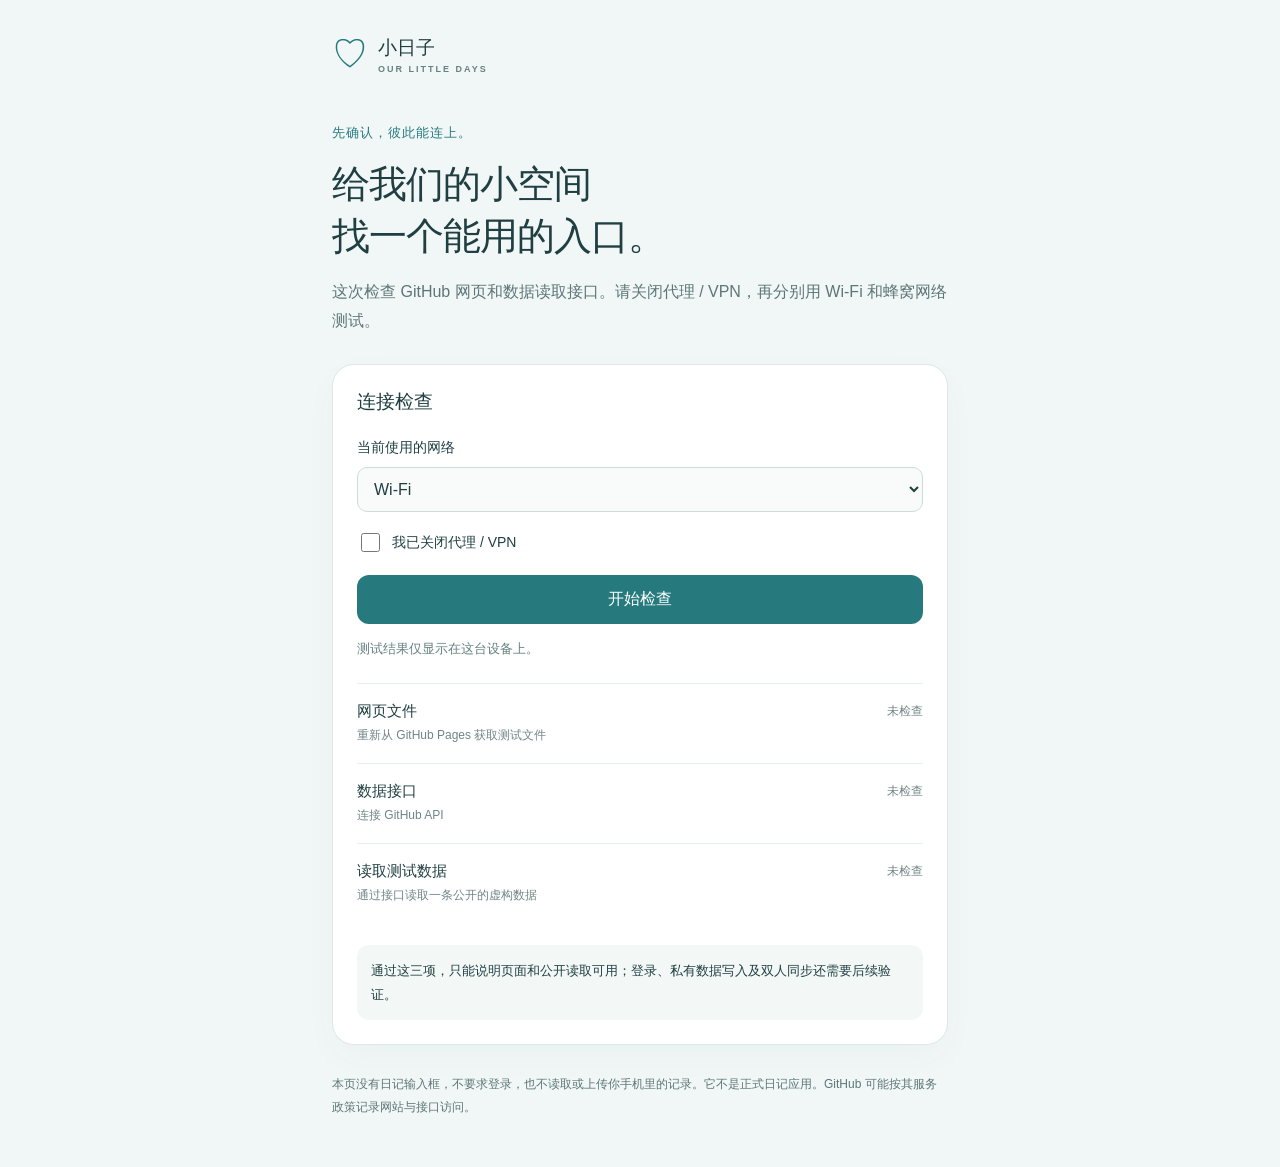
==== index.html @ 9271fedb "Add public Pages and API connectivity checks" ====
<!doctype html>
<html lang="zh-CN">
<head>
  <meta charset="utf-8">
  <meta name="viewport" content="width=device-width, initial-scale=1">
  <meta name="theme-color" content="#f1f7f6">
  <meta name="robots" content="noindex,nofollow">
  <meta name="referrer" content="no-referrer">
  <meta http-equiv="Content-Security-Policy" content="default-src 'self'; script-src 'self'; style-src 'self'; connect-src 'self' https://api.github.com; object-src 'none'; base-uri 'none'; form-action 'none'">
  <title>小日子 · 连接检查</title>
  <link rel="stylesheet" href="./style.css">
  <script type="module" src="./probe.js"></script>
</head>
<body>
  <main>
    <div class="brand"><span class="mark" aria-hidden="true">♡</span><span>小日子<small>OUR LITTLE DAYS</small></span></div>
    <p class="eyebrow">先确认，彼此能连上。</p>
    <h1>给我们的小空间<br>找一个能用的入口。</h1>
    <p class="intro">这次检查 GitHub 网页和数据读取接口。请关闭代理 / VPN，再分别用 Wi-Fi 和蜂窝网络测试。</p>
    <section aria-labelledby="test-title">
      <h2 id="test-title">连接检查</h2>
      <label for="network">当前使用的网络</label>
      <select id="network"><option value="Wi-Fi">Wi-Fi</option><option value="蜂窝网络">蜂窝网络</option></select>
      <label class="check"><input id="vpn-off" type="checkbox">我已关闭代理 / VPN</label>
      <button id="run" type="button">开始检查</button>
      <p id="hint" role="status">测试结果仅显示在这台设备上。</p>
      <ol aria-label="检查项目">
        <li><span>网页文件<small>重新从 GitHub Pages 获取测试文件</small></span><strong id="static-result">未检查</strong></li>
        <li><span>数据接口<small>连接 GitHub API</small></span><strong id="api-result">未检查</strong></li>
        <li><span>读取测试数据<small>通过接口读取一条公开的虚构数据</small></span><strong id="contents-result">未检查</strong></li>
      </ol>
      <p id="summary" class="summary" aria-live="polite">通过这三项，只能说明页面和公开读取可用；登录、私有数据写入及双人同步还需要后续验证。</p>
      <button id="copy" type="button" class="secondary" hidden>复制测试结果</button>
      <textarea id="report" readonly hidden aria-label="测试结果，可长按复制"></textarea>
    </section>
    <footer>本页没有日记输入框，不要求登录，也不读取或上传你手机里的记录。它不是正式日记应用。GitHub 可能按其服务政策记录网站与接口访问。</footer>
    <noscript>需要在 Safari 中启用 JavaScript 才能运行连接检查。</noscript>
  </main>
</body>
</html>
---- style.css ----
:root{font-family:-apple-system,BlinkMacSystemFont,"Segoe UI",sans-serif;color:#203f42;background:#f1f7f6;font-synthesis:none}*{box-sizing:border-box}body{margin:0}main{max-width:660px;margin:auto;padding:30px 22px 48px}.brand{display:flex;align-items:center;gap:10px;font-size:19px;font-weight:650}.brand small{display:block;font-size:9px;letter-spacing:2px;margin-top:3px;color:#658180}.mark{font-size:36px;color:#267a7d}.eyebrow{margin-top:42px;color:#267a7d;font-size:13px;letter-spacing:1px}h1{font-size:clamp(28px,7vw,38px);line-height:1.35;font-weight:650;letter-spacing:-1px;margin:15px 0}p{line-height:1.8}.intro,footer{color:#5d7677}section{background:#fff;border:1px solid #dce9e6;border-radius:22px;padding:24px;margin:28px 0;box-shadow:0 12px 34px #1b5e5c08}h2{font-size:19px;margin:0 0 24px}label{display:block;font-size:14px}select{margin:10px 0 18px;padding:12px;width:100%;font:inherit;color:inherit;border:1px solid #cbdedb;border-radius:10px;background:#f8fbfa}.check{display:flex;align-items:center;gap:9px;line-height:1.5;margin-bottom:20px}.check input{width:19px;height:19px;accent-color:#267a7d}button{width:100%;border:0;border-radius:12px;padding:14px;font:inherit;font-weight:600;color:white;background:#267a7d;cursor:pointer}button:disabled{opacity:.6;cursor:wait}button.secondary{background:#edf6f4;color:#23696c;margin-top:10px}:focus-visible{outline:3px solid #619cbd;outline-offset:3px}#hint{font-size:13px;color:#658180;min-height:24px}ol{list-style:none;margin:22px 0;padding:0}li{display:flex;align-items:flex-start;justify-content:space-between;gap:14px;padding:18px 0;border-top:1px solid #e6efed}li span{font-size:15px}li small{display:block;line-height:1.6;font-size:12px;color:#708586;margin-top:5px}li strong{font-size:12px;font-weight:500;max-width:48%;text-align:right;line-height:1.6;color:#708586;overflow-wrap:anywhere}li strong[data-state=ok]{color:#22736b}li strong[data-state=failed]{color:#a55243}.summary{font-size:13px;padding:14px;border-radius:12px;background:#f3f8f7;margin:0}footer{font-size:12px;line-height:1.9}textarea{margin-top:14px;width:100%;height:210px;padding:12px;border:1px solid #cbdedb;border-radius:10px;font:13px/1.6 monospace;color:inherit;background:#f8fbfa}[hidden]{display:none!important}@media(max-width:390px){main{padding:24px 16px}section{padding:20px}}
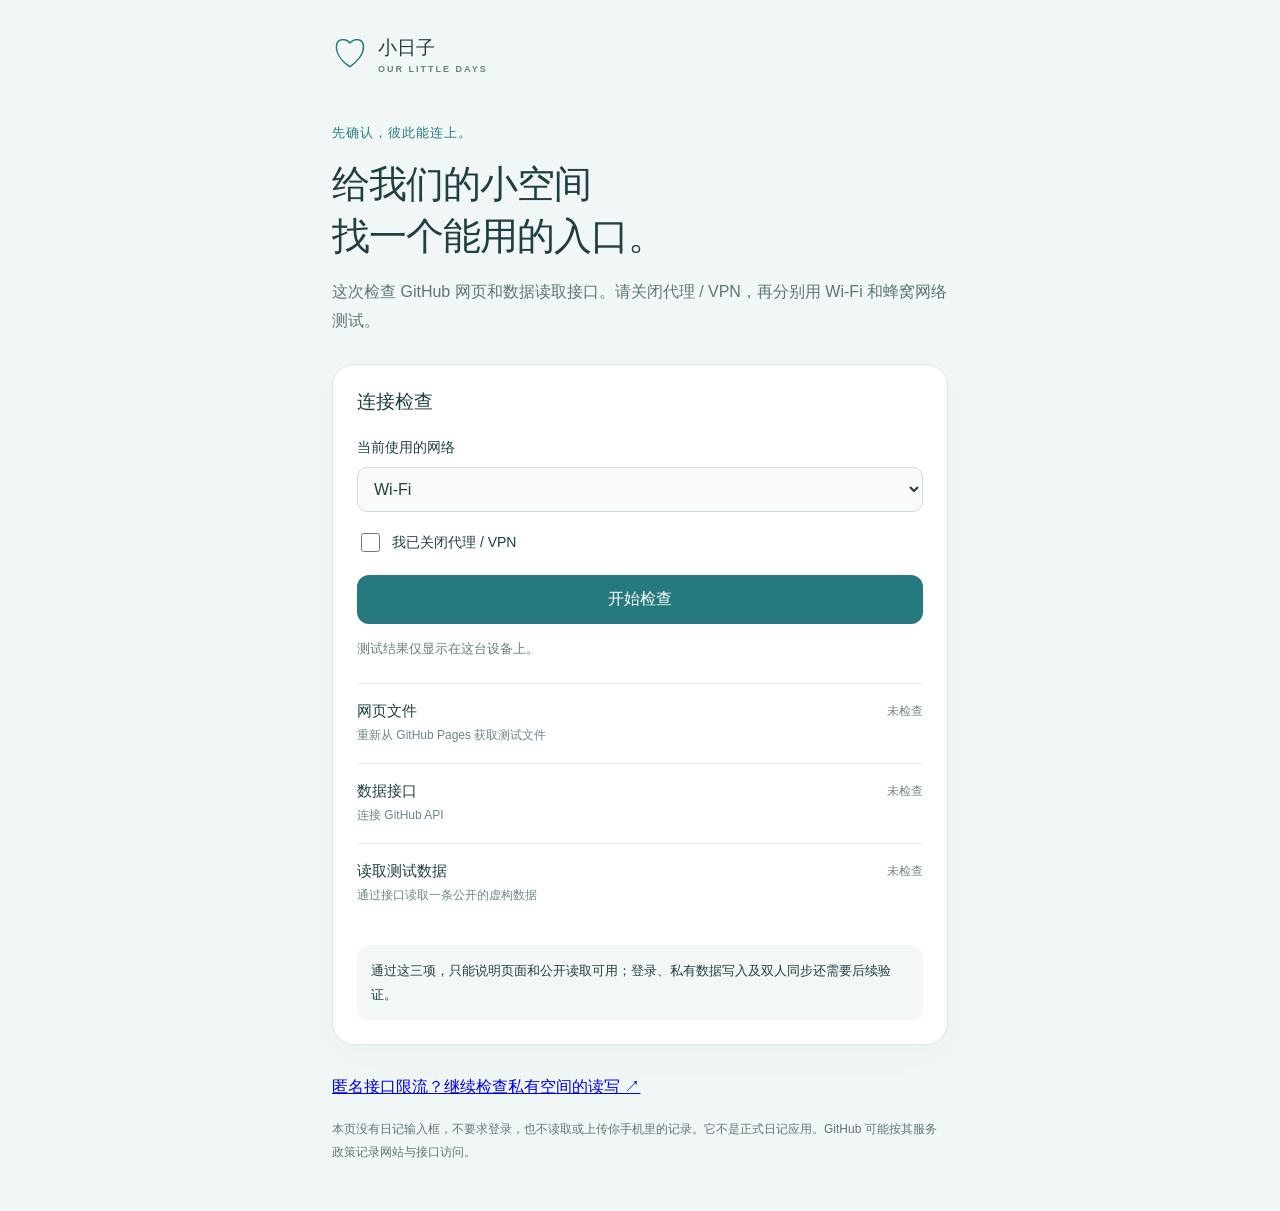
==== commit 1e139c47: "Update connectivity diagnostics" ====
--- a/index.html
+++ b/index.html
@@ -33,6 +33,7 @@
       <button id="copy" type="button" class="secondary" hidden>复制测试结果</button>
       <textarea id="report" readonly hidden aria-label="测试结果，可长按复制"></textarea>
     </section>
+    <p><a href="./private.html">匿名接口限流？继续检查私有空间的读写 ↗</a></p>
     <footer>本页没有日记输入框，不要求登录，也不读取或上传你手机里的记录。它不是正式日记应用。GitHub 可能按其服务政策记录网站与接口访问。</footer>
     <noscript>需要在 Safari 中启用 JavaScript 才能运行连接检查。</noscript>
   </main>
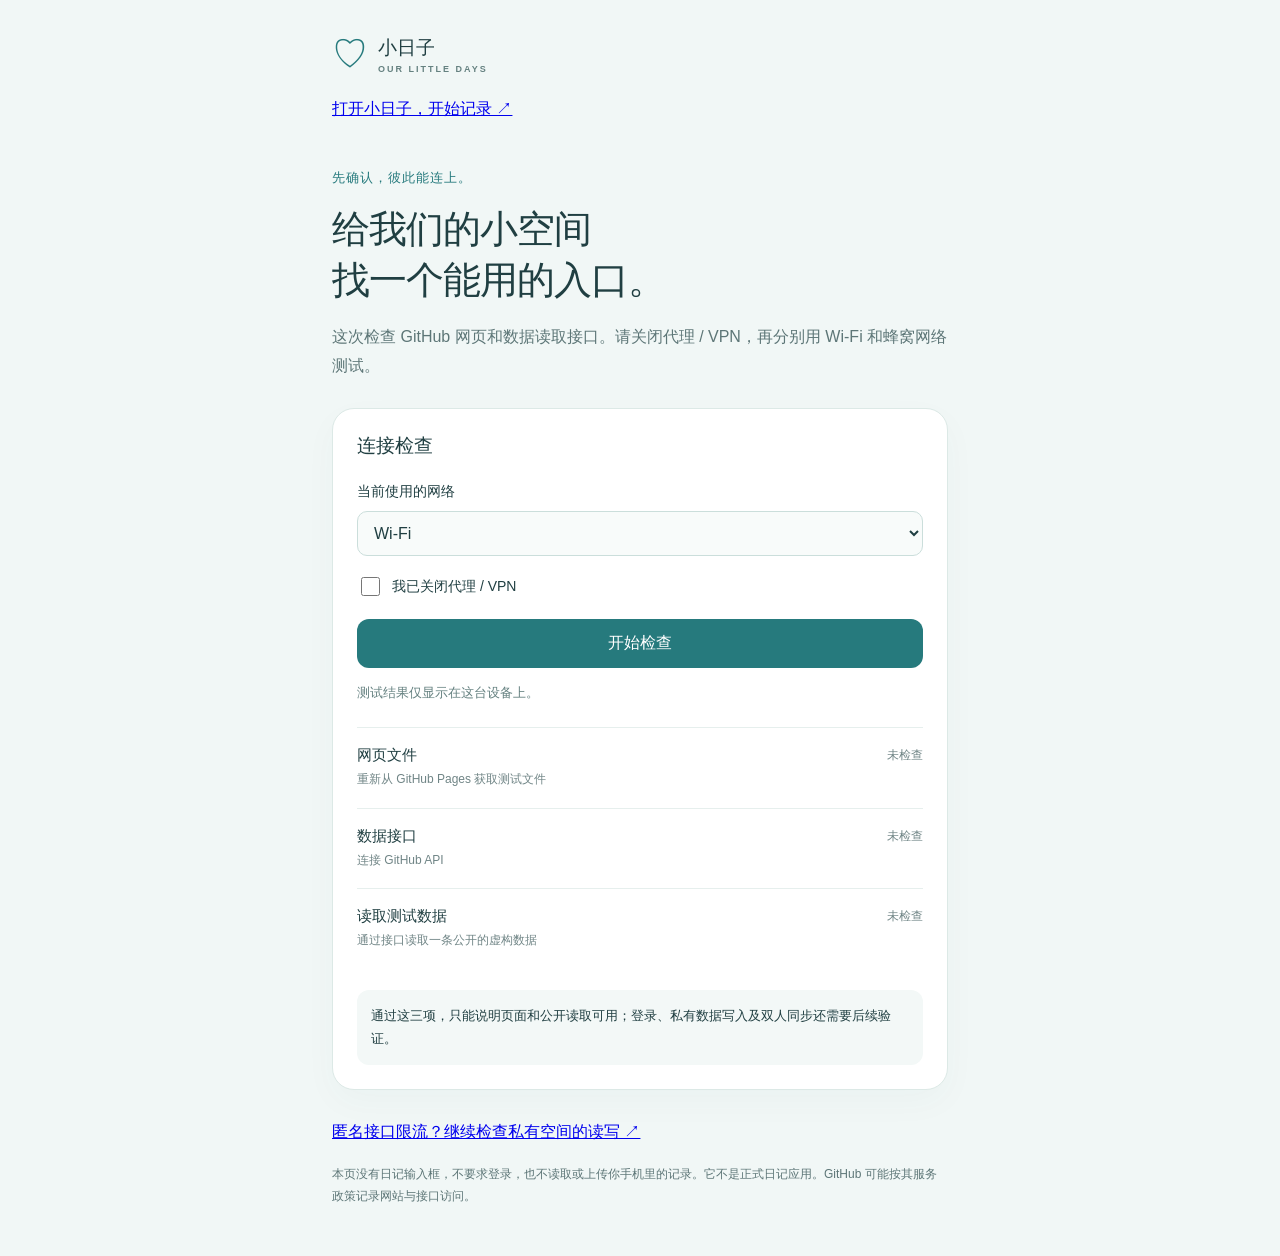
==== commit db6001a0: "Update Little Days application and connection checks" ====
--- a/index.html
+++ b/index.html
@@ -14,6 +14,7 @@
 <body>
   <main>
     <div class="brand"><span class="mark" aria-hidden="true">♡</span><span>小日子<small>OUR LITTLE DAYS</small></span></div>
+    <p class="intro"><a href="./journal/">打开小日子，开始记录 ↗</a></p>
     <p class="eyebrow">先确认，彼此能连上。</p>
     <h1>给我们的小空间<br>找一个能用的入口。</h1>
     <p class="intro">这次检查 GitHub 网页和数据读取接口。请关闭代理 / VPN，再分别用 Wi-Fi 和蜂窝网络测试。</p>
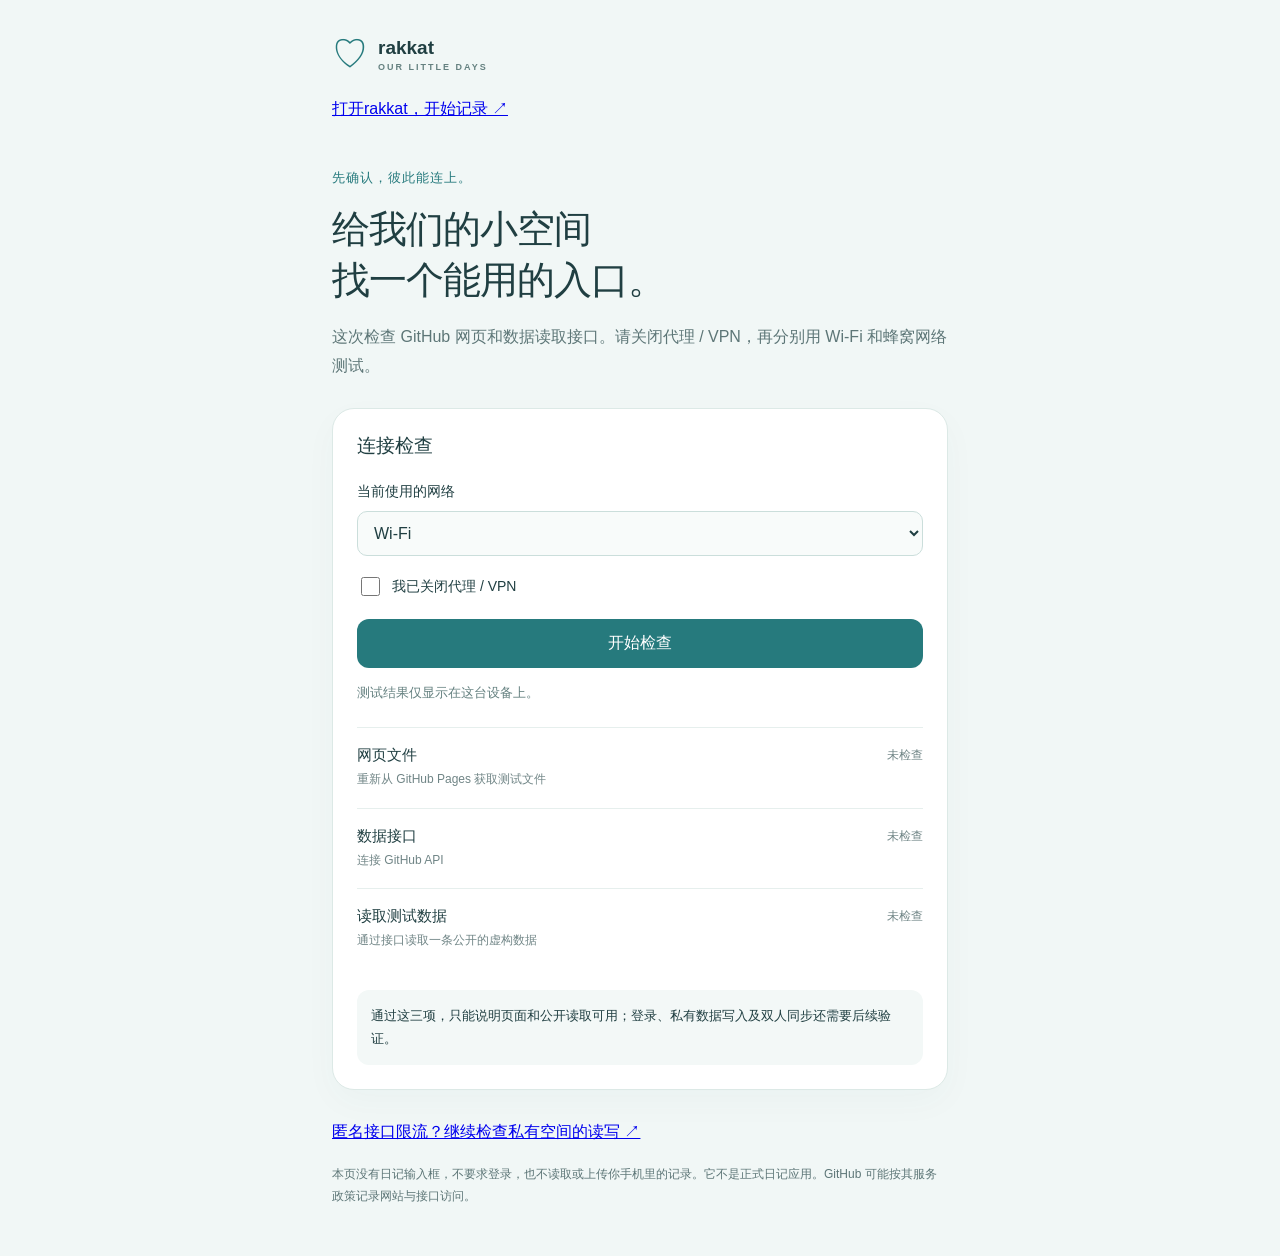
==== commit d3d1f8c0: "Update Little Days application and connection checks" ====
--- a/index.html
+++ b/index.html
@@ -7,14 +7,14 @@
   <meta name="robots" content="noindex,nofollow">
   <meta name="referrer" content="no-referrer">
   <meta http-equiv="Content-Security-Policy" content="default-src 'self'; script-src 'self'; style-src 'self'; connect-src 'self' https://api.github.com; object-src 'none'; base-uri 'none'; form-action 'none'">
-  <title>小日子 · 连接检查</title>
+  <title>rakkat · 连接检查</title>
   <link rel="stylesheet" href="./style.css">
   <script type="module" src="./probe.js"></script>
 </head>
 <body>
   <main>
-    <div class="brand"><span class="mark" aria-hidden="true">♡</span><span>小日子<small>OUR LITTLE DAYS</small></span></div>
-    <p class="intro"><a href="./journal/">打开小日子，开始记录 ↗</a></p>
+    <div class="brand"><span class="mark" aria-hidden="true">♡</span><span>rakkat<small>OUR LITTLE DAYS</small></span></div>
+    <p class="intro"><a href="./journal/">打开rakkat，开始记录 ↗</a></p>
     <p class="eyebrow">先确认，彼此能连上。</p>
     <h1>给我们的小空间<br>找一个能用的入口。</h1>
     <p class="intro">这次检查 GitHub 网页和数据读取接口。请关闭代理 / VPN，再分别用 Wi-Fi 和蜂窝网络测试。</p>
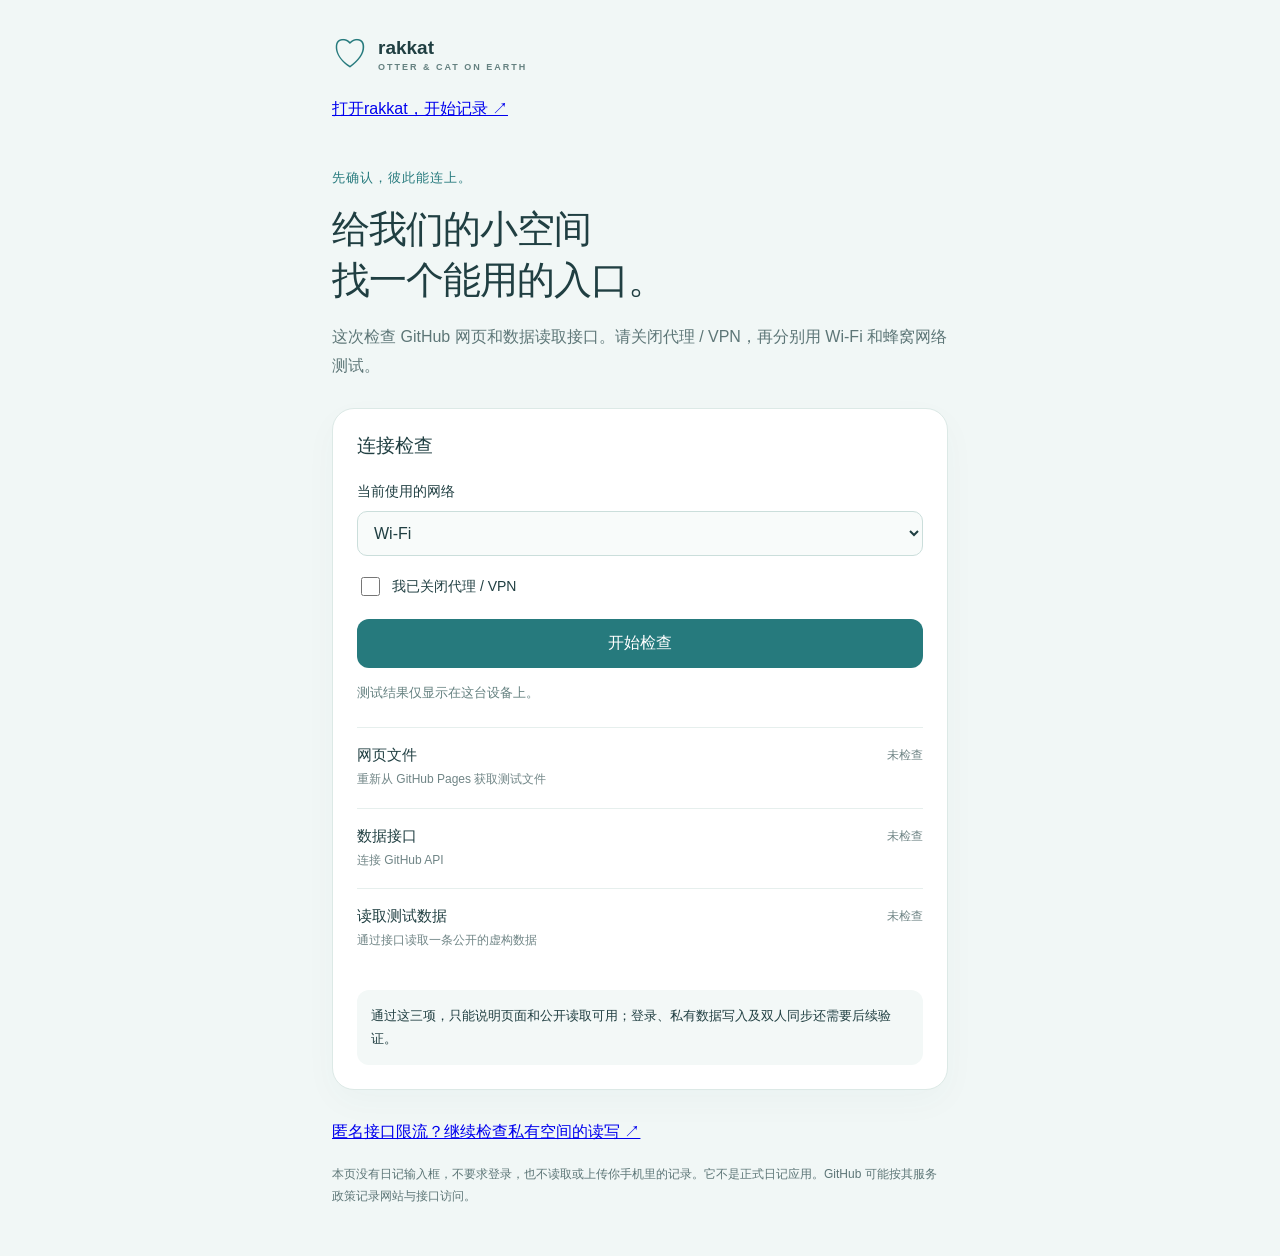
==== commit 21300f66: "Update Little Days application and connection checks" ====
--- a/index.html
+++ b/index.html
@@ -13,7 +13,7 @@
 </head>
 <body>
   <main>
-    <div class="brand"><span class="mark" aria-hidden="true">♡</span><span>rakkat<small>OUR LITTLE DAYS</small></span></div>
+    <div class="brand"><span class="mark" aria-hidden="true">♡</span><span>rakkat<small>OTTER &amp; CAT ON EARTH</small></span></div>
     <p class="intro"><a href="./journal/">打开rakkat，开始记录 ↗</a></p>
     <p class="eyebrow">先确认，彼此能连上。</p>
     <h1>给我们的小空间<br>找一个能用的入口。</h1>
